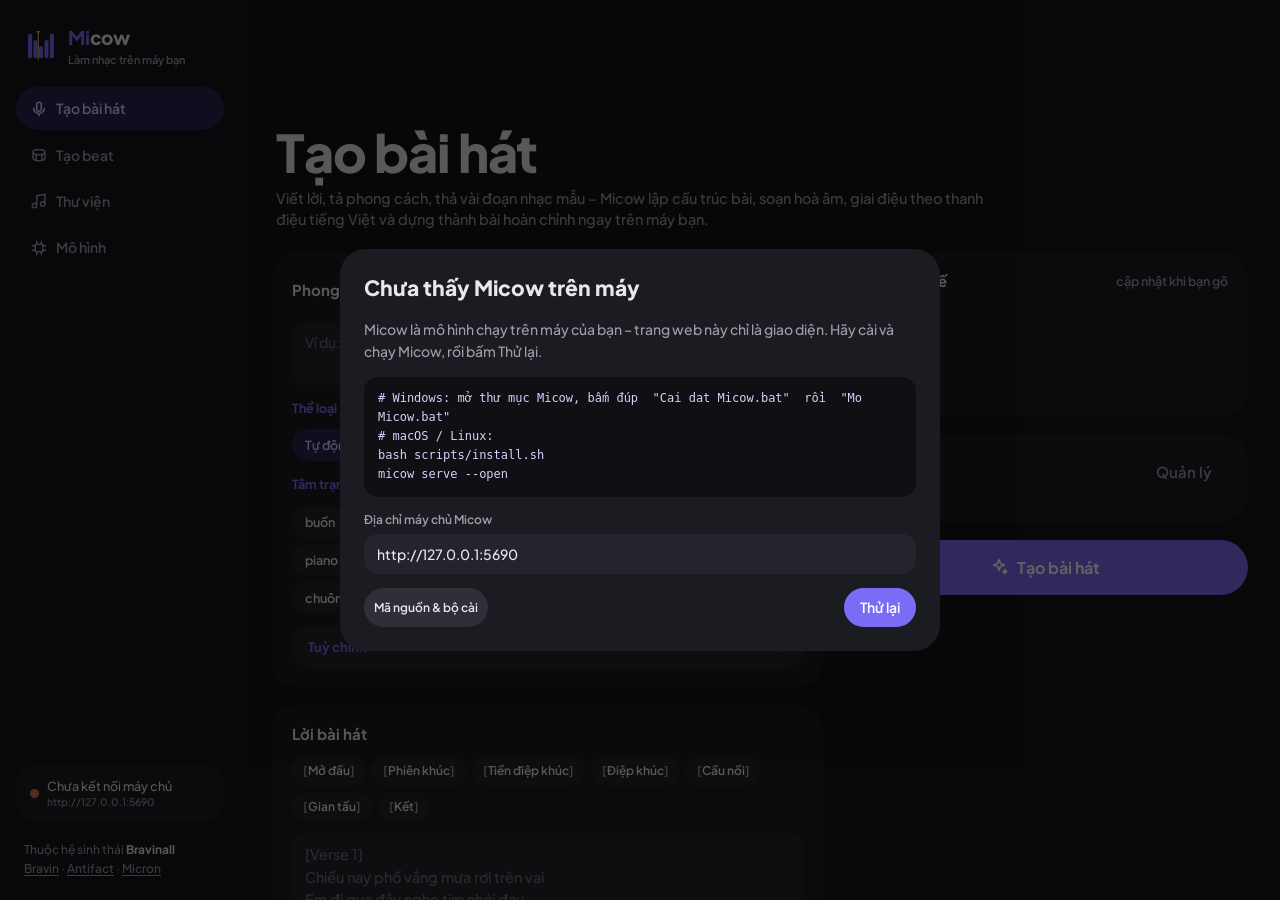
==== web/index.html @ c8378b22 "Micow 1.0: mô hình làm nhạc chạy trên máy (hệ sinh thái Bravinall) Suy ngược kiến trúc Suno (docs/SU" ====
<!doctype html>
<html lang="vi">
<head>
<meta charset="utf-8">
<meta name="micow-version" content="1.0.0">
<meta name="viewport" content="width=device-width,initial-scale=1,viewport-fit=cover">
<title>Micow</title>
<meta name="description" content="Micow – mô hình làm nhạc chạy trên máy của bạn: tạo beat và bài hát hoàn chỉnh từ lời, phong cách và đoạn nhạc mẫu. Hệ sinh thái Bravinall.">
<meta name="theme-color" content="#131417">
<link rel="icon" href="icons/icon.svg" type="image/svg+xml">
<link rel="icon" href="icons/icon-32.png" sizes="32x32" type="image/png">
<link rel="apple-touch-icon" href="icons/icon-180.png">
<link rel="manifest" href="manifest.webmanifest">
<link rel="stylesheet" href="css/theme.css">
<link rel="stylesheet" href="css/app.css">
</head>
<body>
<div class="shell">
  <aside class="side" aria-label="Điều hướng">
    <div class="brand"><svg viewBox="0 0 100 100" aria-hidden="true"><g fill="var(--accent)"><rect x="12" y="14" width="12" height="72" rx="6"/><rect x="28" y="32" width="12" height="54" rx="6"/><rect x="44" y="50" width="12" height="36" rx="6"/><rect x="60" y="32" width="12" height="54" rx="6"/><rect x="76" y="14" width="12" height="72" rx="6"/></g><rect x="40.5" y="8" width="3" height="84" rx="1.5" fill="var(--gold)"/><path d="M36 6H48L42 13Z" fill="var(--gold)"/></svg><span><b>Mi</b>cow<small>Làm nhạc trên máy bạn</small></span></div>
    <nav class="nav" id="nav">
      <button data-page="song" aria-current="page"><i data-ico="mic"></i>Tạo bài hát</button>
      <button data-page="beat"><i data-ico="drum"></i>Tạo beat</button>
      <button data-page="library"><i data-ico="note"></i>Thư viện</button>
      <button data-page="models"><i data-ico="chip"></i>Mô hình</button>
    </nav>
    <div class="spacer"></div>
    <div class="conn" id="conn" role="button" tabindex="0" title="Kết nối máy chủ Micow"><span class="dot"></span><span><span id="connTxt">Đang kết nối…</span><small id="connSub"></small></span></div>
    <div class="eco">Thuộc hệ sinh thái <b>Bravinall</b><br><a href="https://bravin.vtvcab17.workers.dev/" target="_blank" rel="noopener">Bravin</a> · <a href="https://antiface.vtvcab17.workers.dev/" target="_blank" rel="noopener">Antifact</a> · <a href="https://micron.vtvcab17.workers.dev/" target="_blank" rel="noopener">Micron</a></div>
  </aside>

  <main class="main" id="main">
    <!-- ================= TẠO BÀI HÁT ================= -->
    <section class="page" id="page-song" data-mode="song">
      <header class="hbig"><h1>Tạo bài hát</h1><p>Viết lời, tả phong cách, thả vài đoạn nhạc mẫu – Micow lập cấu trúc bài, soạn hoà âm, giai điệu theo thanh điệu tiếng Việt và dựng thành bài hoàn chỉnh ngay trên máy bạn.</p></header>
      <div class="grid2">
        <div class="col">
          <div class="card">
            <div class="ch"><span>Phong cách</span><button class="ghost" data-act="suggest"><i data-ico="spark"></i>Gợi ý</button></div>
            <textarea class="style" rows="2" placeholder="Ví dụ: ballad buồn, piano, dàn dây, giọng nữ, 72 bpm, La thứ"></textarea>
            <div class="gh">Thể loại</div>
            <div class="chips scroll" data-chips="genre"></div>
            <div class="gh">Tâm trạng & nhạc cụ</div>
            <div class="chips" data-chips="words"></div>
            <details class="adv"><summary>Tuỳ chỉnh</summary><div class="body" data-adv></div></details>
          </div>
          <div class="card">
            <div class="ch"><span>Lời bài hát</span><span class="sub" data-lyrinfo></span></div>
            <div class="tagbar" data-tagbar></div>
            <textarea class="lyr" data-lyrics placeholder="[Verse 1]&#10;Chiều nay phố vắng mưa rơi trên vai&#10;Em đi qua đây nghe tim nhói đau&#10;&#10;[Chorus]&#10;Thôi đừng khóc nữa em ơi&#10;Ngày mai nắng sẽ lên thôi"></textarea>
            <div class="foot"><span>Mỗi dòng một câu hát · thẻ [Điệp khúc] / [Chorus] để chia đoạn · dòng lặp lại sẽ hát cùng giai điệu</span><button class="ghost" data-act="sample">Lời mẫu</button></div>
          </div>
          <div class="card" data-clips-card></div>
        </div>
        <div class="col sticky" data-side></div>
      </div>
    </section>

    <!-- ================= TẠO BEAT ================= -->
    <section class="page" id="page-beat" data-mode="beat" hidden>
      <header class="hbig"><h1>Tạo beat</h1><p>Chọn thể loại hoặc thả đoạn nhạc bạn thích – Micow học tempo, giọng, năng lượng, rồi dựng beat đủ intro, điệp khúc, drop và kết. Clip có thể thành vòng lặp, lát cắt hoặc bộ trống.</p></header>
      <div class="grid2">
        <div class="col">
          <div class="card">
            <div class="ch"><span>Thể loại</span><span class="sub">Không chọn: Micow đoán theo clip</span></div>
            <div class="gtiles" data-gtiles></div>
          </div>
          <div class="card">
            <div class="ch"><span>Mô tả thêm</span><button class="ghost" data-act="suggest"><i data-ico="spark"></i>Gợi ý</button></div>
            <textarea class="style" rows="2" placeholder="Ví dụ: tối, 808 nặng, hi-hat cuộn, chuông, 145 bpm"></textarea>
            <div class="chips" data-chips="words"></div>
            <div class="fields">
              <div class="field"><label>Năng lượng <span class="rv" data-rv="energy">tự động</span></label><input type="range" min="0" max="100" value="0" data-energy></div>
              <div class="field"><label>Thời lượng <span class="rv" data-rv="dur">90 giây</span></label><input type="range" min="20" max="300" step="10" value="90" data-dur></div>
            </div>
            <details class="adv"><summary>Tuỳ chỉnh</summary><div class="body" data-adv></div></details>
          </div>
          <div class="card" data-clips-card></div>
        </div>
        <div class="col sticky" data-side></div>
      </div>
    </section>

    <!-- ================= THƯ VIỆN ================= -->
    <section class="page" id="page-library" hidden>
      <header class="hbig"><h1>Thư viện</h1><p>Mọi bài đã tạo nằm trên máy bạn (thư mục ~/.micow/library). Tải WAV, MP3, stem, MIDI kèm lời, hoặc .lrc để làm video lời bài hát trong Bravin.</p></header>
      <div class="lib-tools">
        <div class="seg" id="libFilter"><button aria-pressed="true" data-f="all">Tất cả</button><button aria-pressed="false" data-f="song">Bài hát</button><button aria-pressed="false" data-f="beat">Beat</button></div>
        <input type="text" id="libSearch" placeholder="Tìm theo tên, thể loại…">
        <button class="ghost" id="libRefresh"><i data-ico="refresh"></i>Làm mới</button>
      </div>
      <div class="tracks" id="libList"></div>
    </section>

    <!-- ================= MÔ HÌNH ================= -->
    <section class="page" id="page-models" hidden>
      <header class="hbig"><h1>Mô hình</h1><p>Micow chạy hoàn toàn trên máy bạn. Micow Beat có sẵn; cài thêm ACE-Step 1.5 để có giọng hát thật, hoặc huấn luyện Micow-LM của riêng bạn.</p></header>
      <div class="card"><div class="ch"><span>Máy của bạn</span><span class="sub" id="sysRec"></span></div><div class="sys" id="sysInfo"></div></div>
      <div class="col" id="engList"></div>
      <div class="card">
        <div class="ch"><span>Huấn luyện Micow-LM</span><span class="sub">kiến trúc suy ngược từ Suno</span></div>
        <p class="note">Codec RVQ biến âm thanh thành token → transformer tự hồi quy sinh token theo phong cách, lời (byte UTF-8) và clip tham chiếu. Chạy các lệnh sau trong thư mục cài Micow (GPU NVIDIA khuyến nghị; chỉ dùng nhạc bạn có quyền):</p>
        <pre class="cmd">micow data synth --out data --n 200            # dữ liệu khởi động bằng Micow Beat
micow train codec    --data data/manifest.jsonl --out ~/.micow/models/micow-lm/cua-toi/codec.pt
micow train tokenize --data data/manifest.jsonl --codec ~/.micow/models/micow-lm/cua-toi/codec.pt --out data/tokens
micow train lm       --tokens data/tokens --out ~/.micow/models/micow-lm/cua-toi/lm.pt --preset small</pre>
        <p class="note">Xem <b>docs/HUAN_LUYEN.md</b> để biết cách chuẩn bị dữ liệu thật (manifest JSONL + LRC).</p>
      </div>
    </section>
  </main>
</div>

<footer class="player" id="player" hidden>
  <button class="round big play" id="pPlay" aria-label="Phát / dừng"><i data-ico="play"></i></button>
  <div class="pt"><b id="pTitle">–</b><small id="pMeta"></small></div>
  <canvas id="pWave" aria-label="Sóng âm – bấm để tua"></canvas>
  <span class="ptime" id="pTime"><b>0:00</b> / 0:00</span>
  <button class="icon ghost" id="pMore" aria-label="Tải về"><i data-ico="download"></i></button>
  <audio id="pAudio" preload="auto"></audio>
</footer>

<nav class="tabs" id="tabs" aria-label="Điều hướng">
  <button data-page="song" aria-current="page"><i data-ico="mic"></i>Bài hát</button>
  <button data-page="beat"><i data-ico="drum"></i>Beat</button>
  <button data-page="library"><i data-ico="note"></i>Thư viện</button>
  <button data-page="models"><i data-ico="chip"></i>Mô hình</button>
</nav>

<div class="overlay" id="offline" hidden>
  <div class="dialog" role="dialog" aria-labelledby="offT">
    <h2 id="offT">Chưa thấy Micow trên máy</h2>
    <p>Micow là mô hình chạy trên máy của bạn – trang web này chỉ là giao diện. Hãy cài và chạy Micow, rồi bấm Thử lại.</p>
    <pre class="cmd"># Windows: mở thư mục Micow, bấm đúp  "Cai dat Micow.bat"  rồi  "Mo Micow.bat"
# macOS / Linux:
bash scripts/install.sh
micow serve --open</pre>
    <div class="field"><label for="srvUrl">Địa chỉ máy chủ Micow</label><input type="url" id="srvUrl" value="http://127.0.0.1:5690"></div>
    <div class="acts"><a class="badge n" href="https://github.com/vtvcab17-max/Micow" target="_blank" rel="noopener">Mã nguồn & bộ cài</a><span style="flex:1"></span><button class="primary" id="srvRetry">Thử lại</button></div>
  </div>
</div>
<input type="file" id="fileIn" accept="audio/*,.mp3,.wav,.m4a,.flac,.ogg,.aac" multiple hidden>
<div class="toast" id="toast" hidden></div>

<script src="js/ui.js"></script>
<script src="js/api.js"></script>
<script src="js/player.js"></script>
<script src="js/app.js"></script>
</body>
</html>
---- web/css/theme.css ----
/* ============================================================================
   Micow theme – cùng ngôn ngữ thiết kế với Bravin 4 "graphite + iris" (hệ sinh thái Bravinall)
   Màu: ba tông graphite trung tính, một màu tương tác duy nhất (iris #7b6cf6), container tông
   iris thay vì thêm màu mới; vàng chỉ dành cho THỜI GIAN (đầu phát, vạch tiến độ).
   Hình khối (One UI): tiêu đề lớn, bo góc rộng, không viền mảnh (tách bằng tông nền),
   nút viên thuốc, công tắc, thanh trượt dày, tiêu đề nhóm viết thường màu iris.
   ========================================================================== */
:root{
  --bg:#131417; --panel:#1b1c21; --panel2:#24252c; --panel3:#2e2f37; --line:rgba(255,255,255,.06);
  --fg:#e7e7ec; --muted:#9d9ea9; --accent:#7b6cf6; --accent2:#6455e6; --acc-hi:#8e81f8; --acc-ct:#2a2550; --on-acc-ct:#d6d0fd;
  --gold:#f2c14e; --danger:#ef6a5a; --ok:#5fd38d;
  --sec-verse:#2a2550; --sec-chorus:#7b6cf6; --sec-pre:#3b3375; --sec-bridge:#1e2b2a; --sec-inst:#262a33; --sec-edge:#2e2f37;
  --r-xl:26px; --r-l:20px; --r-m:14px; --r-s:10px;
  --ui:"Plus Jakarta Sans",system-ui,-apple-system,"Segoe UI",sans-serif;
  --mono:ui-monospace,"SFMono-Regular",Menlo,Consolas,monospace;
  --playerh:0px; --tabh:0px;
  color-scheme:dark;
}
@font-face{font-family:"Plus Jakarta Sans";src:url(../fonts/jakarta-vietnamese.woff2) format("woff2");font-weight:200 800;font-display:swap;unicode-range:U+0102-0103,U+0110-0111,U+0128-0129,U+0168-0169,U+01A0-01A1,U+01AF-01B0,U+0300-0301,U+0303-0304,U+0308-0309,U+0323,U+0329,U+1EA0-1EF9,U+20AB}
@font-face{font-family:"Plus Jakarta Sans";src:url(../fonts/jakarta-latin-ext.woff2) format("woff2");font-weight:200 800;font-display:swap;unicode-range:U+0100-02BA,U+02BD-02C5,U+02C7-02CC,U+02CE-02D7,U+02DD-02FF,U+0304,U+0308,U+0329,U+1D00-1DBF,U+1E00-1E9F,U+1EF2-1EFF,U+2020,U+20A0-20AB,U+20AD-20C0,U+2113,U+2C60-2C7F,U+A720-A7FF}
@font-face{font-family:"Plus Jakarta Sans";src:url(../fonts/jakarta-latin.woff2) format("woff2");font-weight:200 800;font-display:swap;unicode-range:U+0000-00FF,U+0131,U+0152-0153,U+02BB-02BC,U+02C6,U+02DA,U+02DC,U+0304,U+0308,U+0329,U+2000-206F,U+20AC,U+2122,U+2191,U+2193,U+2212,U+2215,U+FEFF,U+FFFD}

*{box-sizing:border-box}
html,body{height:100%;margin:0}
body{background:var(--bg);color:var(--fg);font:500 14px/1.45 var(--ui);-webkit-font-smoothing:antialiased}
[hidden]{display:none!important}
a{color:var(--acc-hi);text-decoration:none}
a:hover{text-decoration:underline}

/* ---------- controls ---------- */
button,select,input,textarea{font:inherit;color:inherit}
button{border:0;background:var(--panel2);border-radius:999px;padding:9px 16px;font-weight:600;cursor:pointer;display:inline-flex;align-items:center;justify-content:center;gap:8px;white-space:nowrap;transition:background-color .12s,color .12s}
button:hover{background:var(--panel3)}
button:disabled{opacity:.45;cursor:default}
button.icon{border-radius:var(--r-m);padding:9px}
button.ghost{background:transparent;color:var(--muted)}
button.ghost:hover{background:var(--panel2);color:var(--fg)}
button.primary{background:var(--accent);color:#fff}
button.primary:hover{background:var(--acc-hi)}
button.tonal{background:var(--acc-ct);color:var(--on-acc-ct)}
button.tonal:hover{background:#342d63}
button.danger{background:var(--danger);color:#fff}
button:focus-visible,select:focus-visible,input:focus-visible,textarea:focus-visible,[tabindex]:focus-visible{outline:2px solid var(--accent);outline-offset:2px}
svg.i{width:18px;height:18px;stroke:currentColor;fill:none;stroke-width:2;stroke-linecap:round;stroke-linejoin:round;flex:none}
select,input[type=number],input[type=text],input[type=url],textarea{border:0;background:var(--panel2);border-radius:var(--r-m);padding:10px 13px;min-width:0}
textarea{resize:vertical;line-height:1.55;width:100%}
::placeholder{color:#6f707b}
input[type=checkbox]{accent-color:var(--accent);width:18px;height:18px;margin:0}
input[type=range]{-webkit-appearance:none;appearance:none;height:22px;background:transparent;cursor:pointer;width:100%}
input[type=range]::-webkit-slider-runnable-track{height:6px;border-radius:3px;background:var(--panel3)}
input[type=range]::-moz-range-track{height:6px;border-radius:3px;background:var(--panel3)}
input[type=range]::-webkit-slider-thumb{-webkit-appearance:none;width:18px;height:18px;margin-top:-6px;border-radius:50%;background:#fff;box-shadow:0 0 0 3px var(--accent)}
input[type=range]::-moz-range-thumb{width:16px;height:16px;border:0;border-radius:50%;background:#fff;box-shadow:0 0 0 3px var(--accent)}
.tog{display:flex;width:100%;justify-content:space-between;align-items:center;border-radius:var(--r-m);padding:10px 13px;background:var(--panel2);font-weight:600}
.tog::after{content:"";flex:none;width:38px;height:22px;border-radius:11px;background:#474d53 radial-gradient(circle at 11px 11px,#e6e8ea 7.5px,transparent 8px) no-repeat;transition:background .15s}
.tog[aria-pressed=true]::after{background:var(--accent) radial-gradient(circle at 27px 11px,#fff 7.5px,transparent 8px) no-repeat}
.seg{display:inline-flex;background:var(--panel2);border-radius:999px;padding:3px;gap:2px}
.seg button{background:transparent;padding:7px 14px;font-size:13px;color:var(--muted)}
.seg button[aria-pressed=true]{background:var(--acc-ct);color:var(--on-acc-ct)}
.chip{font-size:12.5px;padding:7px 13px;border-radius:999px;background:var(--panel2);font-weight:600}
.chip[aria-pressed=true]{background:var(--acc-ct);color:var(--on-acc-ct)}
.badge{display:inline-flex;align-items:center;gap:5px;background:var(--acc-ct);color:var(--on-acc-ct);border-radius:999px;padding:3px 10px;font-size:12px;font-weight:600}
.badge.n{background:var(--panel3);color:var(--fg)}
.badge.ok{background:#1d3328;color:#a6ebc2}
.badge.warn{background:#3a2f17;color:#f5d58a}
.badge.err{background:#3d211e;color:#f6b1a8}
.tc{font-family:var(--mono);font-variant-numeric:tabular-nums}
.muted{color:var(--muted)}
.bar{height:6px;border-radius:3px;background:var(--panel3);overflow:hidden}
.bar i{display:block;height:100%;width:0;background:var(--accent);border-radius:3px;transition:width .3s}
@media (prefers-reduced-motion:reduce){*{transition:none!important;animation:none!important}}
---- web/css/app.css ----
/* Bố cục Micow: thanh bên (One UI) + vùng chính tiêu đề lớn + thanh phát cố định phía dưới. */
.shell{display:grid;grid-template-columns:240px minmax(0,1fr);height:100%}
.side{display:flex;flex-direction:column;gap:18px;padding:22px 16px;background:var(--bg);overflow:auto}
.brand{display:flex;align-items:center;gap:10px;font-weight:800;font-size:19px;letter-spacing:-.01em;padding:2px 8px}
.brand svg{width:34px;height:34px}
.brand b{color:var(--accent);font-weight:800}
.brand small{display:block;font-size:11px;font-weight:600;color:var(--muted);letter-spacing:0}
.nav{display:flex;flex-direction:column;gap:4px}
.nav button{justify-content:flex-start;background:transparent;color:var(--muted);padding:11px 14px;font-size:14px}
.nav button:hover{background:var(--panel);color:var(--fg)}
.nav button[aria-current=page]{background:var(--acc-ct);color:var(--on-acc-ct)}
.side .spacer{flex:1}
.conn{display:flex;align-items:center;gap:8px;background:var(--panel);border-radius:var(--r-l);padding:12px 14px;font-size:12.5px;line-height:1.4;cursor:pointer}
.conn .dot{width:9px;height:9px;border-radius:50%;background:var(--muted);flex:none}
.conn.ok .dot{background:var(--ok);box-shadow:0 0 0 4px rgba(95,211,141,.15)}
.conn.bad .dot{background:var(--danger)}
.conn small{display:block;color:var(--muted)}
.eco{font-size:12px;color:var(--muted);padding:0 8px;line-height:1.6}
.eco b{color:var(--fg)}
.eco a{color:var(--muted);text-decoration:underline;text-underline-offset:2px}

.main{overflow:auto;padding:0 32px calc(var(--playerh) + 40px);scroll-behavior:smooth}
.page{max-width:1280px;margin:0 auto;display:flex;flex-direction:column;gap:18px}
.hbig{min-height:min(26vh,240px);display:flex;flex-direction:column;justify-content:flex-end;padding:24px 4px 4px}
.hbig h1{margin:0;font-size:clamp(34px,4.4vw,52px);font-weight:800;letter-spacing:-.02em;line-height:1.05}
.hbig p{margin:8px 0 0;color:var(--muted);font-size:14.5px;max-width:720px}
.grid2{display:grid;grid-template-columns:minmax(0,1.15fr) minmax(320px,.85fr);gap:18px;align-items:start}
.col{display:flex;flex-direction:column;gap:18px;min-width:0}
.col.sticky{position:sticky;top:18px}
.card{background:var(--panel);border-radius:var(--r-xl);padding:18px 20px;display:flex;flex-direction:column;gap:12px;min-width:0}
.ch{display:flex;align-items:center;justify-content:space-between;gap:8px;font-size:15px;font-weight:700}
.ch .sub{font-size:12.5px;font-weight:600;color:var(--muted)}
.gh{font-size:12.5px;font-weight:700;color:var(--accent);margin-top:2px}
.chips{display:flex;gap:6px;flex-wrap:wrap}
.chips.scroll{flex-wrap:nowrap;overflow-x:auto;scrollbar-width:none;margin:0 -4px;padding:0 4px}
.chips.scroll::-webkit-scrollbar{display:none}
.chips .chip{flex:none}
.row{display:flex;gap:10px;flex-wrap:wrap;align-items:center}
.fields{display:grid;grid-template-columns:repeat(auto-fit,minmax(130px,1fr));gap:10px}
.field{display:flex;flex-direction:column;gap:6px;min-width:0}
.field label{font-size:12px;font-weight:600;color:var(--muted)}
.field .rv{font:600 12px var(--mono);color:var(--fg)}
details.adv{background:var(--panel2);border-radius:var(--r-l)}
details.adv>summary{list-style:none;cursor:pointer;padding:12px 16px;font-weight:700;font-size:13px;color:var(--accent);display:flex;justify-content:space-between}
details.adv>summary::-webkit-details-marker{display:none}
details.adv>summary::after{content:"＋";color:var(--muted)}
details.adv[open]>summary::after{content:"－"}
details.adv .body{padding:0 16px 16px;display:flex;flex-direction:column;gap:10px}
details.adv select,details.adv input{background:var(--panel3)}

/* lời */
.tagbar{display:flex;gap:6px;flex-wrap:wrap}
.tagbar button{font-size:12px;padding:6px 11px;background:var(--panel2)}
.tagbar button.tag{gap:0}
.tagbar button.tag::before{content:"[";color:var(--muted)}
.tagbar button.tag::after{content:"]";color:var(--muted)}
.lyr{min-height:260px;font-size:14.5px}
.foot{display:flex;justify-content:space-between;gap:10px;font-size:12.5px;color:var(--muted);flex-wrap:wrap}

/* thể loại (beat) */
.gtiles{display:grid;grid-template-columns:repeat(auto-fill,minmax(150px,1fr));gap:10px}
.gtile{flex-direction:column;align-items:flex-start;gap:4px;padding:14px 16px;border-radius:var(--r-l);white-space:normal;text-align:left;background:var(--panel2);min-height:96px}
.gtile b{font-size:15px}
.gtile small{color:var(--muted);font-size:12px;line-height:1.4;font-weight:500}
.gtile .tc{font-size:11px;color:var(--muted)}
.gtile[aria-pressed=true]{background:var(--acc-ct);color:var(--on-acc-ct);box-shadow:inset 0 0 0 1.5px var(--accent)}
.gtile[aria-pressed=true] small,.gtile[aria-pressed=true] .tc{color:var(--on-acc-ct);opacity:.85}

/* clip mẫu */
.drop{border:1.5px dashed #3a3b45;border-radius:var(--r-l);padding:18px;text-align:center;color:var(--muted);cursor:pointer;line-height:1.55;transition:background .12s,border-color .12s}
.drop b{color:var(--fg)}
.drop.over{border-color:var(--accent);background:rgba(123,108,246,.08);color:var(--fg)}
.clips{display:flex;flex-direction:column;gap:8px}
.clip{display:grid;grid-template-columns:auto minmax(0,1fr) auto;gap:12px;align-items:center;background:var(--panel2);border-radius:var(--r-l);padding:10px 12px}
.clip .cw{height:34px;width:100%;display:block}
.clip .cn{font-weight:700;font-size:13px;white-space:nowrap;overflow:hidden;text-overflow:ellipsis}
.clip .cm{display:flex;gap:5px;flex-wrap:wrap;margin-top:4px}
.clip .cm .badge{font-size:11px;padding:2px 8px}
.clip select{background:var(--panel3);padding:8px 10px;font-size:12.5px;max-width:170px}
.clip .busy{grid-column:1/-1}
.round{width:40px;height:40px;padding:0;border-radius:50%}
.round.play{background:var(--accent);color:#fff}
.round.play:hover{background:var(--acc-hi)}

/* bản thiết kế */
.plan .chips .badge{font-size:12px}
.tl{position:relative;display:flex;gap:3px;height:58px;border-radius:var(--r-m);overflow:hidden}
.tl .sec{position:relative;min-width:6px;border-radius:8px;padding:6px 7px;font-size:11px;font-weight:700;color:var(--on-acc-ct);overflow:hidden;white-space:nowrap;text-overflow:ellipsis;background:var(--sec-verse);display:flex;flex-direction:column;justify-content:space-between}
.tl .sec small{font:500 10px var(--mono);opacity:.75}
.tl .sec.chorus,.tl .sec.drop,.tl .sec.postchorus{background:var(--sec-chorus);color:#fff}
.tl .sec.prechorus{background:var(--sec-pre)}
.tl .sec.bridge{background:var(--sec-bridge);color:#bfe8d6}
.tl .sec.instrumental,.tl .sec.break{background:var(--sec-inst);color:var(--fg)}
.tl .sec.intro,.tl .sec.outro{background:var(--sec-edge);color:var(--muted)}
.tl .sec .en{position:absolute;left:0;bottom:0;height:3px;background:rgba(255,255,255,.35)}
.ruler{display:flex;justify-content:space-between;font:500 10.5px var(--mono);color:var(--muted);padding:0 2px}
.chords{font:600 12px var(--mono);color:var(--muted);line-height:1.7;max-height:150px;overflow:auto}
.chords b{color:var(--on-acc-ct);font-family:var(--ui);font-weight:700;margin-right:6px}
.note{font-size:12.5px;color:var(--muted);line-height:1.55}
.note.warn{color:#f5d58a}
.note:empty{display:none}

/* engine */
.engs{display:flex;flex-direction:column;gap:8px}
.eng{display:grid;grid-template-columns:auto minmax(0,1fr);gap:12px;align-items:start;text-align:left;white-space:normal;border-radius:var(--r-l);padding:12px 14px;background:var(--panel2);justify-content:stretch}
.eng .rd{width:20px;height:20px;border-radius:50%;box-shadow:inset 0 0 0 2px #5a5b66;margin-top:2px}
.eng[aria-pressed=true]{background:var(--acc-ct);color:var(--on-acc-ct)}
.eng[aria-pressed=true] .rd{box-shadow:inset 0 0 0 6px var(--accent);background:#fff}
.eng b{font-size:14px}
.eng small{display:block;font-size:12px;font-weight:500;color:var(--muted);margin-top:2px;line-height:1.45}
.eng[aria-pressed=true] small{color:var(--on-acc-ct);opacity:.85}
.eng .st{margin-top:6px}
.eng.off{opacity:.62}
button.go{width:100%;padding:16px;font-size:16px;font-weight:700;border-radius:999px}
button.go svg.i{width:20px;height:20px}

/* job + bài */
.jobs{display:flex;flex-direction:column;gap:10px}
.job{background:var(--panel);border-radius:var(--r-l);padding:14px 16px;display:flex;flex-direction:column;gap:8px}
.job .jt{display:flex;justify-content:space-between;gap:10px;font-weight:700;font-size:13.5px}
.job .jm{font-size:12.5px;color:var(--muted);white-space:nowrap;overflow:hidden;text-overflow:ellipsis}
.job.err .jm{color:#f6b1a8;white-space:normal}
.tracks{display:grid;grid-template-columns:repeat(auto-fill,minmax(330px,1fr));gap:12px}
.track{display:grid;grid-template-columns:auto minmax(0,1fr) auto;gap:14px;align-items:center;background:var(--panel);border-radius:var(--r-l);padding:12px 14px}
.track:hover{background:#202127}
.track.cur{box-shadow:inset 0 0 0 1.5px var(--accent)}
.track .tt{font-weight:700;font-size:14px;white-space:nowrap;overflow:hidden;text-overflow:ellipsis}
.track .tm{font-size:12px;color:var(--muted);white-space:nowrap;overflow:hidden;text-overflow:ellipsis}
.track canvas{width:100%;height:30px;display:block;margin-top:6px;cursor:pointer}
.track .ta{display:flex;gap:4px}
.lib-tools{display:flex;gap:10px;flex-wrap:wrap;align-items:center}
.lib-tools input{flex:1;min-width:180px}
.empty{background:var(--panel);border-radius:var(--r-xl);padding:28px;text-align:center;color:var(--muted);line-height:1.6}

/* mô hình */
.sys{display:grid;grid-template-columns:repeat(auto-fit,minmax(150px,1fr));gap:10px}
.sys div{background:var(--panel2);border-radius:var(--r-m);padding:12px 14px}
.sys small{display:block;font-size:11.5px;color:var(--muted);font-weight:600}
.sys b{font-size:14px;overflow-wrap:anywhere}
.sys .wide{grid-column:span 2}
.mcard .acts{display:flex;gap:8px;flex-wrap:wrap}
.log{background:#0f1013;border-radius:var(--r-m);padding:10px 12px;font:500 11.5px/1.5 var(--mono);color:#b9bac4;max-height:180px;overflow:auto;white-space:pre-wrap}
pre.cmd{background:#0f1013;border-radius:var(--r-m);padding:12px 14px;font:500 12px/1.6 var(--mono);color:#d6d0fd;overflow:auto;margin:0;white-space:pre-wrap}

/* thanh phát */
.player{position:fixed;left:240px;right:0;bottom:var(--tabh);z-index:30;display:grid;grid-template-columns:auto minmax(0,220px) minmax(0,1fr) auto auto;gap:14px;align-items:center;padding:12px 24px;background:rgba(27,28,33,.94);backdrop-filter:blur(14px);-webkit-backdrop-filter:blur(14px);border-radius:var(--r-xl) var(--r-xl) 0 0;box-shadow:0 -10px 40px rgba(0,0,0,.35)}
.player .pt{min-width:0}
.player .pt b{display:block;font-size:14px;white-space:nowrap;overflow:hidden;text-overflow:ellipsis}
.player .pt small{display:block;font-size:12px;color:var(--muted);white-space:nowrap;overflow:hidden;text-overflow:ellipsis}
.player canvas{width:100%;height:44px;display:block;cursor:pointer}
.player .ptime{font:600 12.5px var(--mono);color:var(--muted);white-space:nowrap}
.player .ptime b{color:var(--gold);font-weight:600}
.round.big{width:48px;height:48px}

/* menu, toast, lớp phủ */
.menu{position:fixed;z-index:60;min-width:220px;background:var(--panel2);border-radius:var(--r-l);padding:6px;box-shadow:0 12px 40px rgba(0,0,0,.45);display:flex;flex-direction:column}
.menu button,.menu a{justify-content:flex-start;background:transparent;border-radius:var(--r-m);padding:10px 12px;font-size:13px;color:var(--fg);display:flex;gap:10px;align-items:center;font-weight:600}
.menu button:hover,.menu a:hover{background:var(--panel3);text-decoration:none}
.menu .mh{font-size:12px;color:var(--accent);padding:8px 12px 4px;font-weight:700}
.menu small{color:var(--muted);font-weight:500;margin-left:auto}
.toast{position:fixed;left:50%;bottom:calc(var(--playerh) + var(--tabh) + 20px);transform:translateX(-50%);z-index:70;background:var(--panel3);border-radius:18px;padding:11px 18px;max-width:min(520px,calc(100% - 32px));text-align:center;line-height:1.45;box-shadow:0 10px 30px rgba(0,0,0,.4);animation:toastIn .18s ease-out}
@keyframes toastIn{from{opacity:0;transform:translate(-50%,8px)}to{opacity:1;transform:translate(-50%,0)}}
.overlay{position:fixed;inset:0;z-index:80;background:rgba(0,0,0,.62);display:flex;align-items:center;justify-content:center;padding:16px}
.dialog{background:var(--panel);border-radius:var(--r-xl);padding:24px;max-width:600px;width:100%;display:flex;flex-direction:column;gap:14px;max-height:calc(100% - 32px);overflow:auto}
.dialog h2{margin:0;font-size:21px;font-weight:800}
.dialog p{margin:0;line-height:1.6;color:var(--muted)}
.dialog .acts{display:flex;gap:8px;justify-content:flex-end;flex-wrap:wrap}
.spin{width:16px;height:16px;border-radius:50%;border:2px solid rgba(255,255,255,.25);border-top-color:#fff;animation:spin .8s linear infinite;flex:none}
@keyframes spin{to{transform:rotate(360deg)}}

/* thanh tab điện thoại */
.tabs{display:none}
@media (max-width:900px){
  .grid2{grid-template-columns:1fr}
  .col.sticky{position:static}
}
@media (max-width:760px){
  :root{--tabh:64px}
  .shell{grid-template-columns:1fr}
  .side{display:none}
  .main{padding:0 16px calc(var(--playerh) + var(--tabh) + 28px)}
  .hbig{min-height:22vh;padding-top:18px}
  .card{padding:16px;border-radius:var(--r-l)}
  .player{left:0;grid-template-columns:auto minmax(0,1fr) auto;padding:10px 14px;gap:10px}
  .player canvas,.player .ptime{display:none}
  .tracks{grid-template-columns:1fr}
  .clip{grid-template-columns:auto minmax(0,1fr)}
  .clip .cx{grid-column:1/-1;display:flex;gap:8px}
  .clip select{max-width:none;flex:1}
  .tabs{display:flex;position:fixed;left:0;right:0;bottom:0;z-index:40;height:var(--tabh);background:var(--panel);justify-content:space-around;align-items:center;padding:0 6px env(safe-area-inset-bottom)}
  .tabs button{flex-direction:column;gap:3px;background:transparent;padding:4px 6px;font-size:11px;color:var(--muted)}
  .tabs button svg.i{width:48px;height:30px;padding:5px 14px;border-radius:15px;transition:background-color .15s}
  .tabs button[aria-current=page]{color:var(--fg)}
  .tabs button[aria-current=page] svg.i{background:var(--acc-ct);color:var(--on-acc-ct)}
}
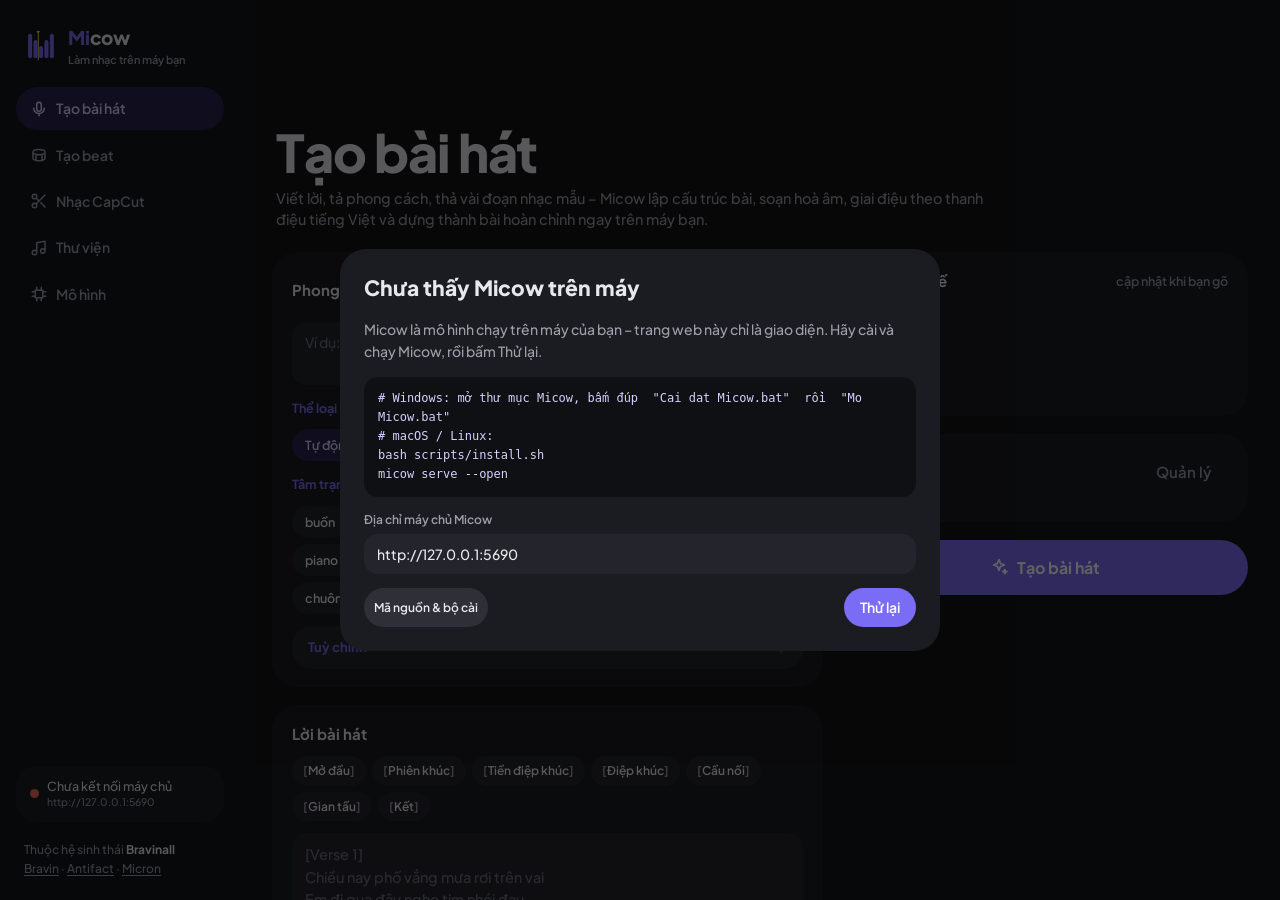
==== commit 4e4798c0: "Micow 1.1: Micow Ear (nghe hook/peak), chế độ Nhạc CapCut, thể loại Drill - micow/ear: dò phách/ô nh" ====
--- a/web/index.html
+++ b/web/index.html
@@ -2,7 +2,7 @@
 <html lang="vi">
 <head>
 <meta charset="utf-8">
-<meta name="micow-version" content="1.0.0">
+<meta name="micow-version" content="1.1.0">
 <meta name="viewport" content="width=device-width,initial-scale=1,viewport-fit=cover">
 <title>Micow</title>
 <meta name="description" content="Micow – mô hình làm nhạc chạy trên máy của bạn: tạo beat và bài hát hoàn chỉnh từ lời, phong cách và đoạn nhạc mẫu. Hệ sinh thái Bravinall.">
@@ -21,6 +21,7 @@
     <nav class="nav" id="nav">
       <button data-page="song" aria-current="page"><i data-ico="mic"></i>Tạo bài hát</button>
       <button data-page="beat"><i data-ico="drum"></i>Tạo beat</button>
+      <button data-page="capcut"><i data-ico="scissors"></i>Nhạc CapCut</button>
       <button data-page="library"><i data-ico="note"></i>Thư viện</button>
       <button data-page="models"><i data-ico="chip"></i>Mô hình</button>
     </nav>
@@ -81,11 +82,48 @@
       </div>
     </section>
 
+    <!-- ================= NHẠC CAPCUT ================= -->
+    <section class="page" id="page-capcut" hidden>
+      <header class="hbig"><h1>Nhạc CapCut</h1><p>Thả nhiều bài cùng lúc – Micow Ear nghe từng bài, tìm hook và đoạn peak, rồi cắt đúng số giây, bắt đầu đúng đầu ô nhịp, drop rơi đúng giây bạn chọn. Hoặc tạo nhạc ngắn mới: hook vang ngay giây đầu.</p></header>
+      <div class="grid2">
+        <div class="col">
+          <div class="card">
+            <div class="ch"><span>Nghe nhiều bài</span><span class="sub" id="ccCount"></span></div>
+            <div class="drop" id="ccDrop" tabindex="0" role="button"></div>
+            <div class="songs" id="ccSongs"></div>
+          </div>
+        </div>
+        <div class="col sticky">
+          <div class="card" id="ccCutCard">
+            <div class="ch"><span>Cắt cho CapCut</span><span class="sub" id="ccSel">chọn một bài bên trái</span></div>
+            <div class="gh">Độ dài</div>
+            <div class="chips" id="ccDur"></div>
+            <div class="gh">Bắt đầu từ</div>
+            <div class="seg" id="ccMode"><button aria-pressed="true" data-m="hook">Hook</button><button aria-pressed="false" data-m="peak">Peak / drop</button><button aria-pressed="false" data-m="peak_at">Drop tại giây…</button></div>
+            <div class="field" id="ccPeakField" hidden><label>Drop rơi vào giây <span class="rv" id="ccPeakV">7</span> của video</label><input type="range" id="ccPeak" min="1" max="59" step="0.5" value="7"></div>
+            <button class="tog" id="ccLoop" aria-pressed="false">Vòng lặp liền mạch (phát lặp không giật)</button>
+            <button class="tog" id="ccSnap" aria-pressed="false">Kết thúc ở đầu ô nhịp (độ dài xê dịch nhẹ)</button>
+            <button class="primary go" id="ccGo" disabled></button>
+          </div>
+          <div class="card">
+            <div class="ch"><span>Tạo nhạc CapCut mới</span><span class="sub">Micow Beat · hook ngay giây đầu</span></div>
+            <div class="chips scroll" id="ccGenres"></div>
+            <textarea class="style" id="ccStyle" rows="2" placeholder="Ví dụ: vinahouse sôi động, sáo, drop mạnh"></textarea>
+            <div class="field"><label>Drop tại giây <span class="rv" id="ccGenPeakV">7</span></label><input type="range" id="ccGenPeak" min="2" max="58" step="0.5" value="7"></div>
+            <button class="tog" id="ccUseSongs" aria-pressed="false">Học phong cách từ các bài đã thả</button>
+            <button class="tog" id="ccUseHook" aria-pressed="false">Lấy hook của bài đang chọn làm vòng lặp</button>
+            <button class="tonal go" id="ccGen"></button>
+          </div>
+          <div class="jobs" id="ccJobs"></div>
+        </div>
+      </div>
+    </section>
+
     <!-- ================= THƯ VIỆN ================= -->
     <section class="page" id="page-library" hidden>
       <header class="hbig"><h1>Thư viện</h1><p>Mọi bài đã tạo nằm trên máy bạn (thư mục ~/.micow/library). Tải WAV, MP3, stem, MIDI kèm lời, hoặc .lrc để làm video lời bài hát trong Bravin.</p></header>
       <div class="lib-tools">
-        <div class="seg" id="libFilter"><button aria-pressed="true" data-f="all">Tất cả</button><button aria-pressed="false" data-f="song">Bài hát</button><button aria-pressed="false" data-f="beat">Beat</button></div>
+        <div class="seg" id="libFilter"><button aria-pressed="true" data-f="all">Tất cả</button><button aria-pressed="false" data-f="song">Bài hát</button><button aria-pressed="false" data-f="beat">Beat</button><button aria-pressed="false" data-f="capcut">CapCut</button></div>
         <input type="text" id="libSearch" placeholder="Tìm theo tên, thể loại…">
         <button class="ghost" id="libRefresh"><i data-ico="refresh"></i>Làm mới</button>
       </div>
@@ -122,6 +160,7 @@
 <nav class="tabs" id="tabs" aria-label="Điều hướng">
   <button data-page="song" aria-current="page"><i data-ico="mic"></i>Bài hát</button>
   <button data-page="beat"><i data-ico="drum"></i>Beat</button>
+  <button data-page="capcut"><i data-ico="scissors"></i>CapCut</button>
   <button data-page="library"><i data-ico="note"></i>Thư viện</button>
   <button data-page="models"><i data-ico="chip"></i>Mô hình</button>
 </nav>
@@ -145,5 +184,6 @@
 <script src="js/api.js"></script>
 <script src="js/player.js"></script>
 <script src="js/app.js"></script>
+<script src="js/capcut.js"></script>
 </body>
 </html>
--- a/web/css/app.css
+++ b/web/css/app.css
@@ -193,3 +193,16 @@
   .tabs button[aria-current=page]{color:var(--fg)}
   .tabs button[aria-current=page] svg.i{background:var(--acc-ct);color:var(--on-acc-ct)}
 }
+
+/* trang CapCut */
+.songs{display:flex;flex-direction:column;gap:10px}
+.song{background:var(--panel2);border-radius:var(--r-l);padding:12px 14px;display:flex;flex-direction:column;gap:8px;cursor:pointer;transition:box-shadow .12s}
+.song[aria-selected=true]{box-shadow:inset 0 0 0 1.5px var(--accent);background:#26253a}
+.song .st{display:flex;justify-content:space-between;gap:10px;align-items:center}
+.song .st b{font-size:13.5px;white-space:nowrap;overflow:hidden;text-overflow:ellipsis}
+.song canvas{width:100%;height:56px;display:block;border-radius:10px;background:#18191e}
+.song .legend{display:flex;gap:10px;flex-wrap:wrap;font-size:11.5px;color:var(--muted)}
+.song .legend i{display:inline-block;width:10px;height:10px;border-radius:3px;margin-right:4px;vertical-align:-1px}
+.song .acts{display:flex;gap:6px;flex-wrap:wrap}
+.song .acts button{font-size:12px;padding:6px 11px}
+.song .busy{display:flex;gap:10px;align-items:center;color:var(--muted);font-size:12.5px}
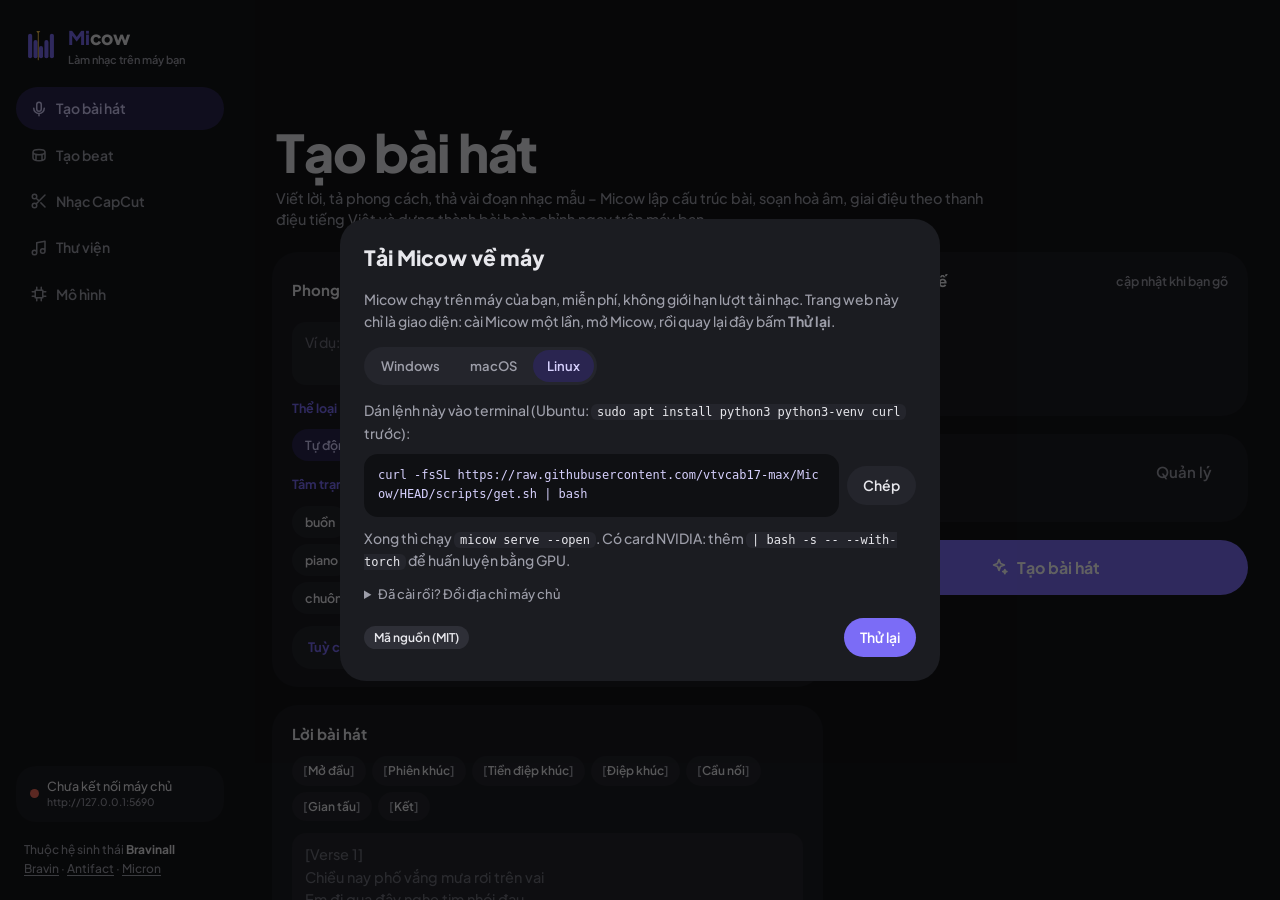
==== commit 4b4fda99: "Tải Micow từ trang web: màn hình "Tải Micow về máy" + bộ cài một lệnh - scripts/get.sh (macOS/Linux)" ====
--- a/web/index.html
+++ b/web/index.html
@@ -166,15 +166,35 @@
 </nav>
 
 <div class="overlay" id="offline" hidden>
-  <div class="dialog" role="dialog" aria-labelledby="offT">
-    <h2 id="offT">Chưa thấy Micow trên máy</h2>
-    <p>Micow là mô hình chạy trên máy của bạn – trang web này chỉ là giao diện. Hãy cài và chạy Micow, rồi bấm Thử lại.</p>
-    <pre class="cmd"># Windows: mở thư mục Micow, bấm đúp  "Cai dat Micow.bat"  rồi  "Mo Micow.bat"
-# macOS / Linux:
-bash scripts/install.sh
-micow serve --open</pre>
-    <div class="field"><label for="srvUrl">Địa chỉ máy chủ Micow</label><input type="url" id="srvUrl" value="http://127.0.0.1:5690"></div>
-    <div class="acts"><a class="badge n" href="https://github.com/vtvcab17-max/Micow" target="_blank" rel="noopener">Mã nguồn & bộ cài</a><span style="flex:1"></span><button class="primary" id="srvRetry">Thử lại</button></div>
+  <div class="dialog dl" role="dialog" aria-labelledby="offT">
+    <h2 id="offT">Tải Micow về máy</h2>
+    <p>Micow chạy trên máy của bạn, miễn phí, không giới hạn lượt tải nhạc. Trang web này chỉ là giao diện:
+      cài Micow một lần, mở Micow, rồi quay lại đây bấm <b>Thử lại</b>.</p>
+    <div class="seg" id="dlOs" role="tablist" aria-label="Hệ điều hành">
+      <button data-os="win" aria-pressed="true">Windows</button><button data-os="mac" aria-pressed="false">macOS</button><button data-os="linux" aria-pressed="false">Linux</button>
+    </div>
+    <div class="dl-os" data-os="win">
+      <p><b>Cách 1 · một lệnh.</b> Mở PowerShell, dán lệnh này, Enter (tự cài Python nếu thiếu, tạo biểu tượng Micow trên Desktop):</p>
+      <div class="cmdrow"><pre class="cmd">irm https://raw.githubusercontent.com/vtvcab17-max/Micow/HEAD/scripts/get.ps1 | iex</pre><button class="copy" type="button">Chép</button></div>
+      <p><b>Cách 2 · tải tệp.</b> Tải gói .zip, giải nén, bấm đúp <code>Cai dat Micow.bat</code> rồi <code>Mo Micow.bat</code>.</p>
+    </div>
+    <div class="dl-os" data-os="mac" hidden>
+      <p>Mở Terminal, dán lệnh này (cần Python 3.10+: <code>brew install python@3.12</code>):</p>
+      <div class="cmdrow"><pre class="cmd">curl -fsSL https://raw.githubusercontent.com/vtvcab17-max/Micow/HEAD/scripts/get.sh | bash</pre><button class="copy" type="button">Chép</button></div>
+      <p>Xong thì chạy <code>micow serve --open</code>. Máy chip M dùng GPU Apple cho ACE-Step / Micow-LM.</p>
+    </div>
+    <div class="dl-os" data-os="linux" hidden>
+      <p>Dán lệnh này vào terminal (Ubuntu: <code>sudo apt install python3 python3-venv curl</code> trước):</p>
+      <div class="cmdrow"><pre class="cmd">curl -fsSL https://raw.githubusercontent.com/vtvcab17-max/Micow/HEAD/scripts/get.sh | bash</pre><button class="copy" type="button">Chép</button></div>
+      <p>Xong thì chạy <code>micow serve --open</code>. Có card NVIDIA: thêm <code>| bash -s -- --with-torch</code> để huấn luyện bằng GPU.</p>
+    </div>
+    <details class="dl-more"><summary>Đã cài rồi? Đổi địa chỉ máy chủ</summary>
+      <div class="field"><label for="srvUrl">Địa chỉ máy chủ Micow</label><input type="url" id="srvUrl" value="http://127.0.0.1:5690"></div>
+    </details>
+    <div class="acts"><a class="badge n" href="https://github.com/vtvcab17-max/Micow" target="_blank" rel="noopener">Mã nguồn (MIT)</a>
+      <span style="flex:1"></span>
+      <a class="btn" id="dlZip" href="https://github.com/vtvcab17-max/Micow/archive/HEAD.zip" download>Tải gói .zip</a>
+      <button class="primary" id="srvRetry">Thử lại</button></div>
   </div>
 </div>
 <input type="file" id="fileIn" accept="audio/*,.mp3,.wav,.m4a,.flac,.ogg,.aac" multiple hidden>
--- a/web/css/app.css
+++ b/web/css/app.css
@@ -164,7 +164,18 @@
 .dialog{background:var(--panel);border-radius:var(--r-xl);padding:24px;max-width:600px;width:100%;display:flex;flex-direction:column;gap:14px;max-height:calc(100% - 32px);overflow:auto}
 .dialog h2{margin:0;font-size:21px;font-weight:800}
 .dialog p{margin:0;line-height:1.6;color:var(--muted)}
-.dialog .acts{display:flex;gap:8px;justify-content:flex-end;flex-wrap:wrap}
+.dialog .acts{display:flex;gap:8px;justify-content:flex-end;flex-wrap:wrap;align-items:center}
+.dl .seg{align-self:flex-start}
+.dl-os{display:flex;flex-direction:column;gap:10px}
+.dl-os[hidden]{display:none}
+.dl code{font:500 12px var(--mono);background:var(--panel2);border-radius:6px;padding:1px 6px;color:var(--fg)}
+.cmdrow{display:flex;gap:8px;align-items:stretch}
+.cmdrow pre.cmd{flex:1;min-width:0;word-break:break-all}
+.cmdrow .copy{flex:none;align-self:center}
+.dl-more summary{cursor:pointer;color:var(--muted);font-size:13px}
+.dl-more .field{margin-top:10px}
+a.btn{display:inline-flex;align-items:center;border-radius:999px;padding:9px 16px;background:var(--panel2);color:var(--fg);text-decoration:none;font-weight:600}
+a.btn:hover{background:var(--panel3)}
 .spin{width:16px;height:16px;border-radius:50%;border:2px solid rgba(255,255,255,.25);border-top-color:#fff;animation:spin .8s linear infinite;flex:none}
 @keyframes spin{to{transform:rotate(360deg)}}
 
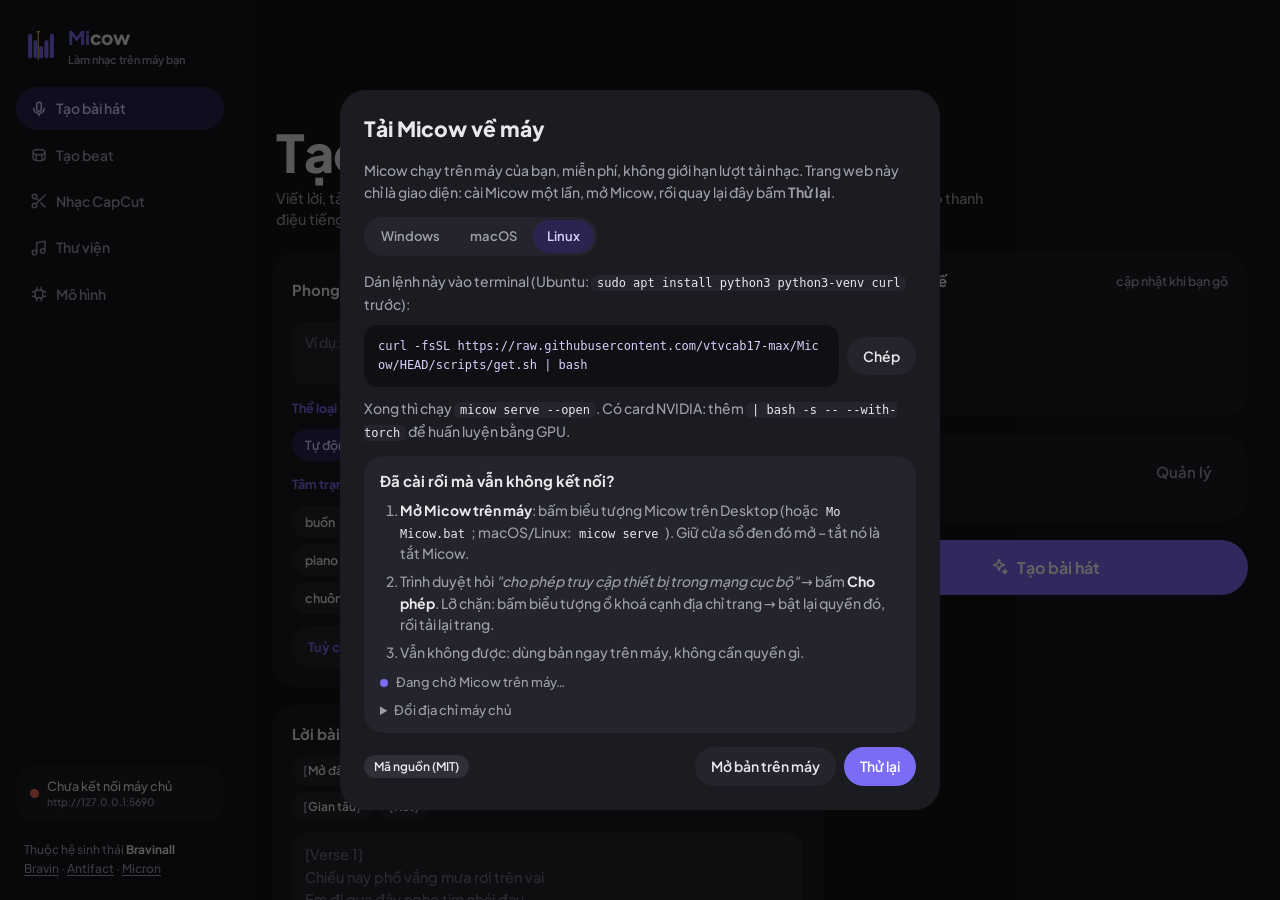
==== commit 7ed8699d: "Web: hướng dẫn khi không kết nối, nút mở bản trên máy, tự kết nối lại Khi trang web không thấy Micow" ====
--- a/web/index.html
+++ b/web/index.html
@@ -188,12 +188,24 @@
       <div class="cmdrow"><pre class="cmd">curl -fsSL https://raw.githubusercontent.com/vtvcab17-max/Micow/HEAD/scripts/get.sh | bash</pre><button class="copy" type="button">Chép</button></div>
       <p>Xong thì chạy <code>micow serve --open</code>. Có card NVIDIA: thêm <code>| bash -s -- --with-torch</code> để huấn luyện bằng GPU.</p>
     </div>
-    <details class="dl-more"><summary>Đã cài rồi? Đổi địa chỉ máy chủ</summary>
-      <div class="field"><label for="srvUrl">Địa chỉ máy chủ Micow</label><input type="url" id="srvUrl" value="http://127.0.0.1:5690"></div>
-    </details>
+    <div class="dl-installed">
+      <h3>Đã cài rồi mà vẫn không kết nối?</h3>
+      <ol>
+        <li><b>Mở Micow trên máy</b>: bấm biểu tượng Micow trên Desktop (hoặc <code>Mo Micow.bat</code>; macOS/Linux:
+          <code>micow serve</code>). Giữ cửa sổ đen đó mở – tắt nó là tắt Micow.</li>
+        <li>Trình duyệt hỏi <i>"cho phép truy cập thiết bị trong mạng cục bộ"</i> → bấm <b>Cho phép</b>. Lỡ chặn: bấm biểu tượng
+          ổ khoá cạnh địa chỉ trang → bật lại quyền đó, rồi tải lại trang.</li>
+        <li>Vẫn không được: dùng bản ngay trên máy, không cần quyền gì.</li>
+      </ol>
+      <p class="dl-wait" id="dlWait" aria-live="polite">Đang chờ Micow trên máy…</p>
+      <details class="dl-more"><summary>Đổi địa chỉ máy chủ</summary>
+        <div class="field"><label for="srvUrl">Địa chỉ máy chủ Micow</label><input type="url" id="srvUrl" value="http://127.0.0.1:5690"></div>
+      </details>
+    </div>
     <div class="acts"><a class="badge n" href="https://github.com/vtvcab17-max/Micow" target="_blank" rel="noopener">Mã nguồn (MIT)</a>
       <span style="flex:1"></span>
       <a class="btn" id="dlZip" href="https://github.com/vtvcab17-max/Micow/archive/HEAD.zip" download>Tải gói .zip</a>
+      <a class="btn" id="dlLocal" href="http://127.0.0.1:5690/" target="_blank" rel="noopener">Mở bản trên máy</a>
       <button class="primary" id="srvRetry">Thử lại</button></div>
   </div>
 </div>
--- a/web/css/app.css
+++ b/web/css/app.css
@@ -172,6 +172,14 @@
 .cmdrow{display:flex;gap:8px;align-items:stretch}
 .cmdrow pre.cmd{flex:1;min-width:0;word-break:break-all}
 .cmdrow .copy{flex:none;align-self:center}
+.dl-installed{background:var(--panel2);border-radius:var(--r-l,18px);padding:14px 16px;display:flex;flex-direction:column;gap:8px}
+.dl-installed h3{margin:0;font-size:15px;font-weight:700}
+.dl-installed ol{margin:0;padding-left:20px;display:flex;flex-direction:column;gap:6px;color:var(--muted);line-height:1.55;font-size:14px}
+.dl-installed b{color:var(--fg)}
+.dl-wait{font-size:13px}
+.dl-wait::before{content:"";display:inline-block;width:8px;height:8px;border-radius:50%;background:var(--accent);margin-right:8px;animation:dlpulse 1.2s ease-in-out infinite}
+@keyframes dlpulse{50%{opacity:.25}}
+@media (prefers-reduced-motion:reduce){.dl-wait::before{animation:none}}
 .dl-more summary{cursor:pointer;color:var(--muted);font-size:13px}
 .dl-more .field{margin-top:10px}
 a.btn{display:inline-flex;align-items:center;border-radius:999px;padding:9px 16px;background:var(--panel2);color:var(--fg);text-decoration:none;font-weight:600}
